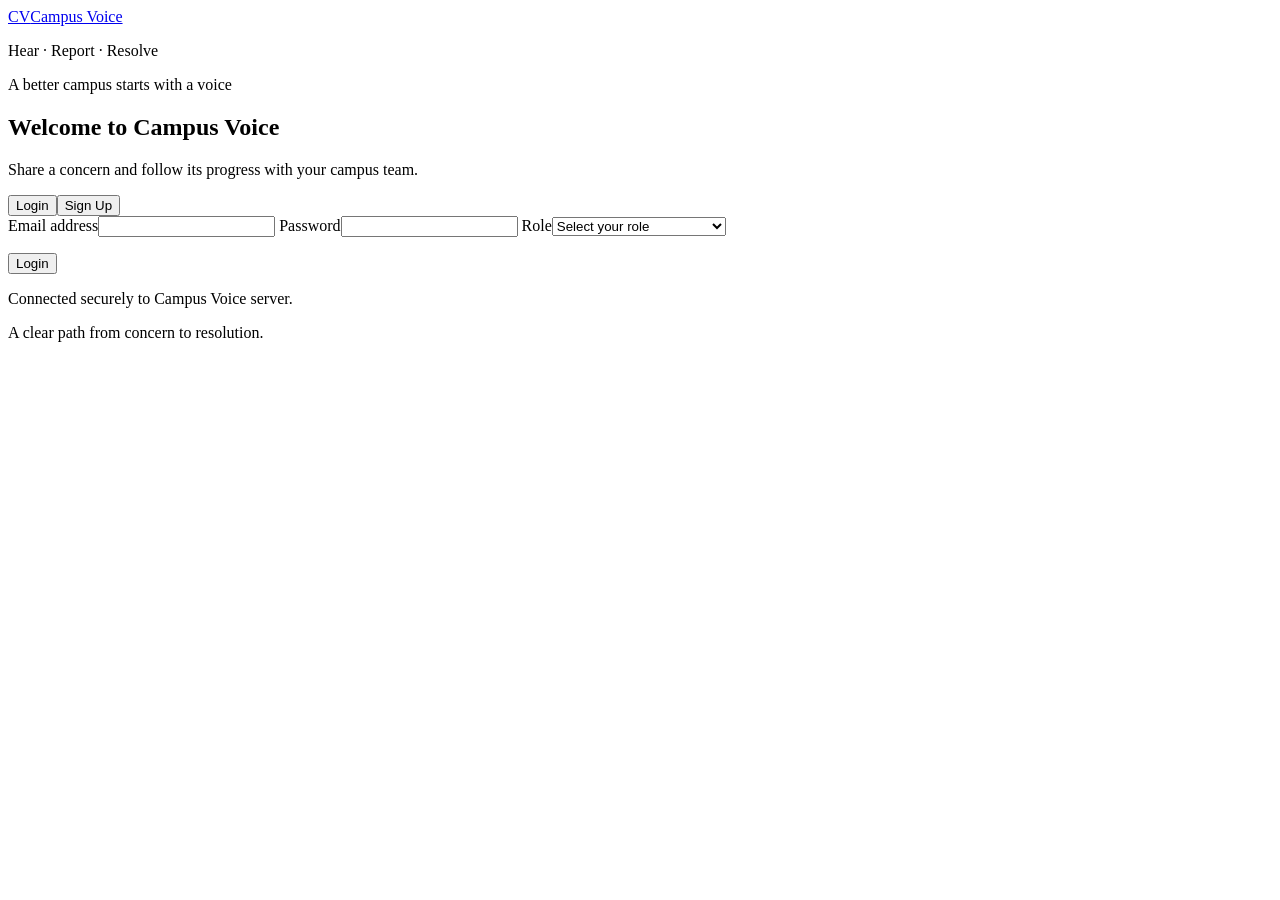
==== src/main/resources/static/index.html @ 53b5a466 "Initial commit: Campus Voice" ====
<!doctype html>
<html lang="en">
<head>
  <meta charset="utf-8">
  <meta name="viewport" content="width=device-width, initial-scale=1">
  <title>Campus Voice | Hear · Report · Resolve</title>
  <link rel="stylesheet" href="css/style.css">
  <script src="js/app.js" defer></script>
</head>
<body class="auth-page">
  <main class="auth-shell">
    <a class="brand auth-brand" href="index.html" aria-label="Campus Voice home"><span class="brand-mark">CV</span><span>Campus Voice</span></a>
    <p class="tagline">Hear · Report · Resolve</p>
    <section class="auth-card card">
      <div class="auth-heading"><p class="eyebrow">A better campus starts with a voice</p><h1>Welcome to Campus Voice</h1><p>Share a concern and follow its progress with your campus team.</p></div>
      <div class="tabs" role="tablist" aria-label="Account access"><button class="tab active" id="loginTab" role="tab" aria-selected="true" aria-controls="loginPanel">Login</button><button class="tab" id="signupTab" role="tab" aria-selected="false" aria-controls="signupPanel">Sign Up</button></div>
      <div id="loginPanel" role="tabpanel" aria-labelledby="loginTab">
        <form id="loginForm" novalidate>
          <label>Email address<input id="loginEmail" type="email" autocomplete="email" required></label>
          <label>Password<input id="loginPassword" type="password" autocomplete="current-password" required></label>
          <label>Role<select id="loginRole" required><option value="">Select your role</option><option>Student</option><option>Faculty</option><option>Department Administrator</option></select></label>
          <p class="form-error" id="loginError" role="alert" aria-live="polite"></p>
          <button class="button primary full" type="submit">Login</button>
        </form>
      </div>
      <div id="signupPanel" role="tabpanel" aria-labelledby="signupTab" hidden>
        <form id="signupForm" novalidate>
          <label>Full name<input id="signupName" type="text" autocomplete="name" required></label>
          <label>Email address<input id="signupEmail" type="email" autocomplete="email" required></label>
          <label>Password<input id="signupPassword" type="password" autocomplete="new-password" minlength="8" required><span class="field-hint">Use at least 8 characters.</span></label>
          <label>Confirm password<input id="confirmPassword" type="password" autocomplete="new-password" required></label>
          <label>Role<select id="signupRole" required><option value="">Select your role</option><option>Student</option><option>Faculty</option></select></label>
          <label id="signupDepartmentField" hidden>Department<select id="signupDepartment"><option value="">Select a department</option></select></label>
          <p class="form-error" id="signupError" role="alert" aria-live="polite"></p>
          <button class="button primary full" type="submit">Create account</button>
        </form>
      </div>
      <p class="privacy-note">Connected securely to Campus Voice server.</p>
    </section>
    <p class="auth-footer">A clear path from concern to resolution.</p>
  </main>
</body>
</html>
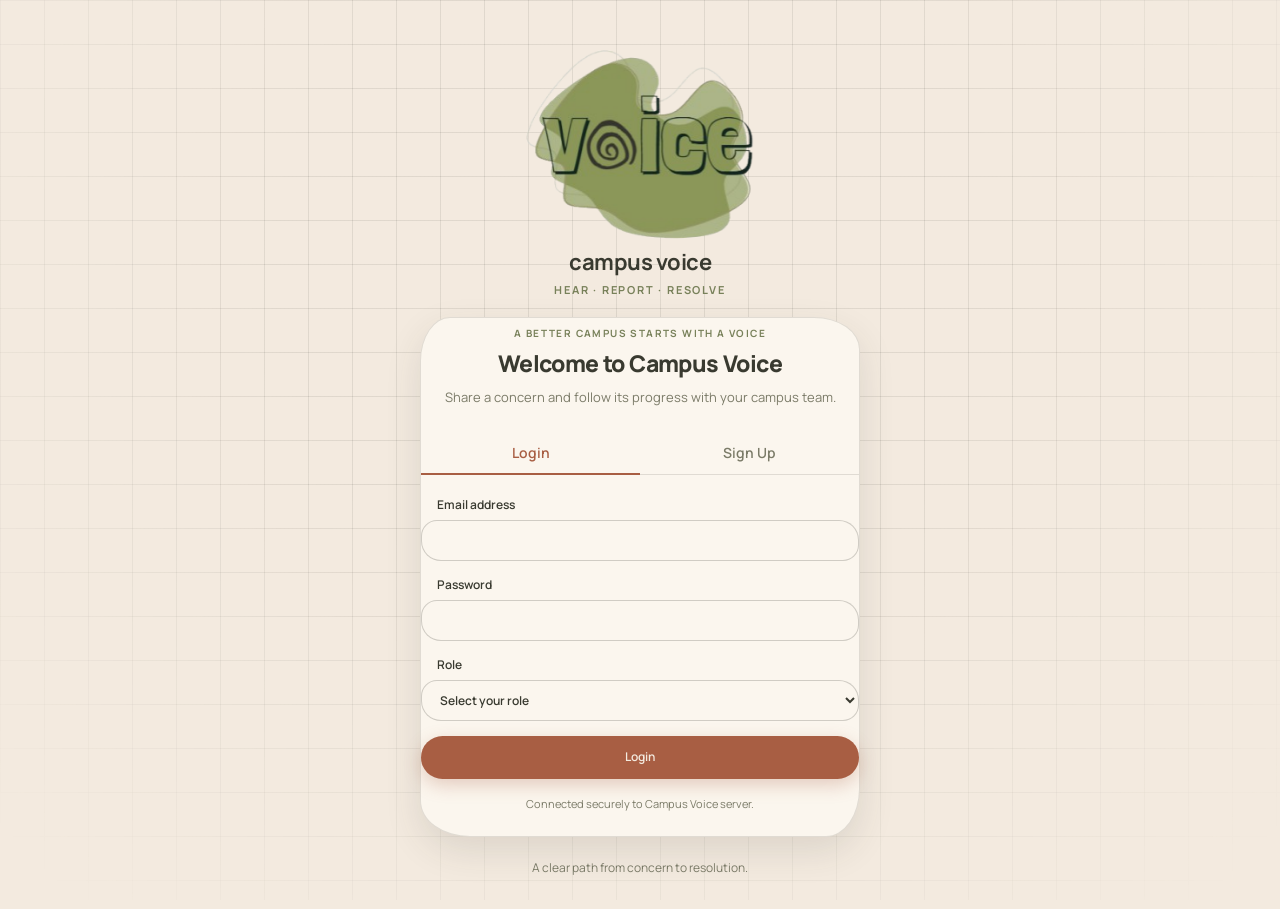
==== commit b7e1b7ec: "Update Chapter 5 implementation details" ====
--- a/src/main/resources/static/index.html
+++ b/src/main/resources/static/index.html
@@ -1,36 +1,64 @@
 <!doctype html>
 <html lang="en">
+
 <head>
   <meta charset="utf-8">
   <meta name="viewport" content="width=device-width, initial-scale=1">
   <title>Campus Voice | Hear · Report · Resolve</title>
+  <link rel="icon" type="image/png" href="favicon.png">
   <link rel="stylesheet" href="css/style.css">
   <script src="js/app.js" defer></script>
 </head>
+
 <body class="auth-page">
   <main class="auth-shell">
-    <a class="brand auth-brand" href="index.html" aria-label="Campus Voice home"><span class="brand-mark">CV</span><span>Campus Voice</span></a>
+    <a class="brand auth-brand" href="index.html" aria-label="Campus Voice home"><span class="brand-mark"><img
+          src="images/logo.png" alt="Campus Voice logo"></span><span>Campus Voice</span></a>
     <p class="tagline">Hear · Report · Resolve</p>
     <section class="auth-card card">
-      <div class="auth-heading"><p class="eyebrow">A better campus starts with a voice</p><h1>Welcome to Campus Voice</h1><p>Share a concern and follow its progress with your campus team.</p></div>
-      <div class="tabs" role="tablist" aria-label="Account access"><button class="tab active" id="loginTab" role="tab" aria-selected="true" aria-controls="loginPanel">Login</button><button class="tab" id="signupTab" role="tab" aria-selected="false" aria-controls="signupPanel">Sign Up</button></div>
+      <div class="auth-heading">
+        <p class="eyebrow">A better campus starts with a voice</p>
+        <h1>Welcome to Campus Voice</h1>
+        <p>Share a concern and follow its progress with your campus team.</p>
+      </div>
+      <div class="tabs" role="tablist" aria-label="Account access"><button class="tab active" id="loginTab" role="tab"
+          aria-selected="true" aria-controls="loginPanel">Login</button><button class="tab" id="signupTab" role="tab"
+          aria-selected="false" aria-controls="signupPanel">Sign Up</button></div>
       <div id="loginPanel" role="tabpanel" aria-labelledby="loginTab">
         <form id="loginForm" novalidate>
-          <label>Email address<input id="loginEmail" type="email" autocomplete="email" required></label>
-          <label>Password<input id="loginPassword" type="password" autocomplete="current-password" required></label>
-          <label>Role<select id="loginRole" required><option value="">Select your role</option><option>Student</option><option>Faculty</option><option>Department Administrator</option></select></label>
+          <label> &nbsp;&nbsp;&nbsp;&nbsp;&nbsp;&nbsp;&nbsp;&nbsp;Email address <input id="loginEmail" type="email"
+              autocomplete="email" required></label>
+          <label> &nbsp;&nbsp;&nbsp;&nbsp;&nbsp;&nbsp;&nbsp;&nbsp;Password<input id="loginPassword" type="password"
+              autocomplete="current-password" required></label>
+          <label> &nbsp;&nbsp;&nbsp;&nbsp;&nbsp;&nbsp;&nbsp;&nbsp;Role<select id="loginRole" required>
+              <option value="">Select your role</option>
+              <option>Student</option>
+              <option>Faculty</option>
+              <option>Department Administrator</option>
+            </select></label>
           <p class="form-error" id="loginError" role="alert" aria-live="polite"></p>
           <button class="button primary full" type="submit">Login</button>
         </form>
       </div>
       <div id="signupPanel" role="tabpanel" aria-labelledby="signupTab" hidden>
         <form id="signupForm" novalidate>
-          <label>Full name<input id="signupName" type="text" autocomplete="name" required></label>
-          <label>Email address<input id="signupEmail" type="email" autocomplete="email" required></label>
-          <label>Password<input id="signupPassword" type="password" autocomplete="new-password" minlength="8" required><span class="field-hint">Use at least 8 characters.</span></label>
-          <label>Confirm password<input id="confirmPassword" type="password" autocomplete="new-password" required></label>
-          <label>Role<select id="signupRole" required><option value="">Select your role</option><option>Student</option><option>Faculty</option></select></label>
-          <label id="signupDepartmentField" hidden>Department<select id="signupDepartment"><option value="">Select a department</option></select></label>
+          <label>&nbsp;&nbsp;&nbsp;&nbsp;&nbsp;&nbsp;&nbsp;&nbsp;Full name<input id="signupName" type="text"
+              autocomplete="name" required></label>
+          <label> &nbsp;&nbsp;&nbsp;&nbsp;&nbsp;&nbsp;&nbsp;&nbsp;Email address<input id="signupEmail" type="email"
+              autocomplete="email" required></label>
+          <label> &nbsp;&nbsp;&nbsp;&nbsp;&nbsp;&nbsp;&nbsp;&nbsp;Password<input id="signupPassword" type="password"
+              autocomplete="new-password" minlength="8" required><span class="field-hint">Use at least 8
+              characters.</span></label>
+          <label> &nbsp;&nbsp;&nbsp;&nbsp;&nbsp;&nbsp;&nbsp;&nbsp;Confirm password<input id="confirmPassword"
+              type="password" autocomplete="new-password" required></label>
+          <label> &nbsp;&nbsp;&nbsp;&nbsp;&nbsp;&nbsp;&nbsp;&nbsp;Role<select id="signupRole" required>
+              <option value="">Select your role</option>
+              <option>Student</option>
+              <option>Faculty</option>
+            </select></label>
+          <label id="signupDepartmentField" hidden>Department<select id="signupDepartment">
+              <option value="">Select a department</option>
+            </select></label>
           <p class="form-error" id="signupError" role="alert" aria-live="polite"></p>
           <button class="button primary full" type="submit">Create account</button>
         </form>
@@ -40,4 +68,5 @@
     <p class="auth-footer">A clear path from concern to resolution.</p>
   </main>
 </body>
+
 </html>
--- a/src/main/resources/static/css/style.css
+++ b/src/main/resources/static/css/style.css
@@ -0,0 +1,1240 @@
+@import url('https://fonts.googleapis.com/css2?family=Manrope:wght@400;500;600;700;800&display=swap');
+
+:root {
+  font-family: Manrope, "Nunito Sans", "Segoe UI", Arial, sans-serif;
+  color: var(--text);
+  background-color: var(--bg-page);
+  font-synthesis: none;
+  text-rendering: optimizeLegibility;
+
+  /* 1) PALETTE TOKENS */
+  --terracotta: #A85E43;
+  --terracotta-dark: #8A4A32;
+  --terracotta-soft: #D08B6E;
+  --olive: #78815A;
+  --olive-dark: #5E6644;
+  --cream: #F3EADF;
+  --cream-deep: #E8DCCB;
+  --charcoal: #393A30;
+  --charcoal-deep: #2A2B23;
+  --ink: #393A30;
+  --muted: #7B7B68;
+  --line: rgba(57, 58, 48, .14);
+  --white: #FBF6EE;
+  --shadow: 0 14px 36px rgba(57, 58, 48, .12);
+
+  /* Theme tokens (Light default) */
+  --text: #393A30;
+  --text-main: #393A30;
+  --text-muted: #7B7B68;
+  --text-accent: var(--terracotta);
+  --bg-page: var(--cream);
+  --bg-card: var(--white);
+  --bg-input: var(--white);
+  --input-bg: var(--white);
+  --header-bg: rgba(243, 234, 223, .85);
+  --border-line: var(--line);
+  --grid-line: rgba(57, 58, 48, .10);
+  --input-border: rgba(57, 58, 48, .22);
+  --input-placeholder: #8C8C7B;
+  --table-border: rgba(57, 58, 48, .10);
+  --table-text: #4A4B3E;
+  --table-head: #6D6E5D;
+  --table-id: var(--terracotta);
+  --icon-btn-bg: var(--white);
+  --icon-btn-border: var(--line);
+  --icon-btn-text: var(--charcoal);
+  --bar-track: var(--cream-deep);
+  --auth-dashed: rgba(168, 94, 67, .45);
+
+  /* Legacy variable mappings */
+  --blue: var(--terracotta);
+  --blue-dark: var(--terracotta-dark);
+  --sky: var(--terracotta-soft);
+}
+
+/* 6) DARK MODE VARIABLES */
+[data-theme="dark"] {
+  --cream: #F3EADF;
+  --cream-deep: #3A3B31;
+  --charcoal: #F3EADF;
+  --charcoal-deep: #20211A;
+  --ink: #F3EADF;
+  --muted: rgba(243, 234, 223, .65);
+  --line: rgba(243, 234, 223, .14);
+  --white: #32332A;
+  --shadow: 0 14px 36px rgba(0, 0, 0, .45);
+
+  --text: #F3EADF;
+  --text-main: #F3EADF;
+  --text-muted: rgba(243, 234, 223, .65);
+  --text-accent: var(--terracotta-soft);
+  --bg-page: #2A2B23;
+  --bg-card: #32332A;
+  --bg-input: #272820;
+  --input-bg: #272820;
+  --header-bg: rgba(42, 43, 35, .85);
+  --border-line: rgba(243, 234, 223, .14);
+  --grid-line: rgba(243, 234, 223, .07);
+  --blue: var(--terracotta-soft);
+  --sky: var(--terracotta-soft);
+  --input-border: rgba(243, 234, 223, .22);
+  --input-placeholder: rgba(243, 234, 223, .42);
+  --table-border: rgba(243, 234, 223, .12);
+  --table-text: rgba(243, 234, 223, .85);
+  --table-head: rgba(243, 234, 223, .65);
+  --table-id: var(--terracotta-soft);
+  --icon-btn-bg: #32332A;
+  --icon-btn-border: rgba(243, 234, 223, .18);
+  --icon-btn-text: #F3EADF;
+  --bar-track: rgba(243, 234, 223, .12);
+  --auth-dashed: rgba(208, 139, 110, .55);
+  --olive: #9AA07A;
+}
+
+@media (prefers-color-scheme: dark) {
+  :root:not([data-theme="light"]) {
+    --cream: #F3EADF;
+    --cream-deep: #3A3B31;
+    --charcoal: #F3EADF;
+    --charcoal-deep: #20211A;
+    --ink: #F3EADF;
+    --muted: rgba(243, 234, 223, .65);
+    --line: rgba(243, 234, 223, .14);
+    --white: #32332A;
+    --shadow: 0 14px 36px rgba(0, 0, 0, .45);
+
+    --text: #F3EADF;
+    --text-main: #F3EADF;
+    --text-muted: rgba(243, 234, 223, .65);
+    --text-accent: var(--terracotta-soft);
+    --bg-page: #2A2B23;
+    --bg-card: #32332A;
+    --bg-input: #272820;
+    --input-bg: #272820;
+    --header-bg: rgba(42, 43, 35, .85);
+    --border-line: rgba(243, 234, 223, .14);
+    --grid-line: rgba(243, 234, 223, .07);
+    --blue: var(--terracotta-soft);
+    --sky: var(--terracotta-soft);
+    --input-border: rgba(243, 234, 223, .22);
+    --input-placeholder: rgba(243, 234, 223, .42);
+    --table-border: rgba(243, 234, 223, .12);
+    --table-text: rgba(243, 234, 223, .85);
+    --table-head: rgba(243, 234, 223, .65);
+    --table-id: var(--terracotta-soft);
+    --icon-btn-bg: #32332A;
+    --icon-btn-border: rgba(243, 234, 223, .18);
+    --icon-btn-text: #F3EADF;
+    --bar-track: rgba(243, 234, 223, .12);
+    --auth-dashed: rgba(208, 139, 110, .55);
+    --olive: #9AA07A;
+  }
+}
+
+* { box-sizing: border-box; }
+
+/* 2) BACKGROUND GRID ON EVERY PAGE */
+body {
+  margin: 0;
+  min-width: 320px;
+  background-color: var(--bg-page);
+  background-image:
+    radial-gradient(ellipse at 12% 0%, rgba(120, 129, 90, .18), transparent 50%),
+    radial-gradient(ellipse at 90% 10%, rgba(168, 94, 67, .16), transparent 45%);
+  background-attachment: fixed;
+  color: var(--text);
+  font-size: 14px;
+  line-height: 1.5;
+}
+
+body::before {
+  content: "";
+  position: fixed;
+  inset: 0;
+  z-index: 0;
+  pointer-events: none;
+  background-image:
+    linear-gradient(var(--grid-line) 1px, transparent 1px),
+    linear-gradient(90deg, var(--grid-line) 1px, transparent 1px);
+  background-size: 44px 44px;
+  -webkit-mask-image: radial-gradient(ellipse at 50% 30%, #000 40%, transparent 95%);
+  mask-image: radial-gradient(ellipse at 50% 30%, #000 40%, transparent 95%);
+}
+
+button, input, select, textarea { font: inherit; }
+button { cursor: pointer; }
+a { color: inherit; text-decoration: none; }
+[hidden] { display: none !important; }
+
+/* CONTENT WRAPPERS - Sit above fixed grid */
+.auth-page {
+  min-height: 100vh;
+  background: transparent;
+}
+
+.auth-shell,
+.page-wrap,
+main {
+  position: relative;
+  z-index: 1;
+  background: transparent;
+}
+
+/* 4) BIGGER LOGO AND NO CUT-OFF ON LOGIN / SIGN UP */
+.auth-shell {
+  width: min(100% - 32px, 580px);
+  margin: 0 auto;
+  padding: 44px 0 32px;
+}
+
+.brand {
+  display: inline-flex;
+  align-items: center;
+  gap: 10px;
+  color: var(--text);
+  font-size: 18px;
+  font-weight: 800;
+  letter-spacing: -.5px;
+  text-transform: lowercase;
+}
+
+.brand-mark {
+  display: inline-flex;
+  align-items: center;
+  justify-content: center;
+}
+
+/* 2) CRISPER LOGO — no filter, no transform, sharp rendering */
+.brand-mark img {
+  display: block;
+  height: 100%;
+  width: auto;
+  max-width: none;
+  object-fit: contain;
+  image-rendering: auto;
+  filter: none;
+  transform: none;
+  backface-visibility: hidden;
+}
+
+.auth-brand {
+  display: flex;
+  flex-direction: column;
+  gap: 6px;
+  align-items: center;
+  justify-content: center;
+  color: var(--text);
+  font-size: 22px;
+  font-weight: 700;
+  letter-spacing: -.5px;
+  line-height: 1.1;
+  text-transform: lowercase;
+}
+
+.auth-brand .brand-mark {
+  width: auto;
+  height: 200px;
+  background: transparent;
+  padding: 0;
+  border-radius: 0;
+  filter: none;
+  opacity: 1;
+}
+
+.tagline {
+  margin: 8px 0 18px;
+  text-align: center;
+  color: var(--olive);
+  letter-spacing: 1.8px;
+  text-transform: uppercase;
+  font-size: 11px;
+  font-weight: 700;
+}
+
+/* 1) AUTH CARD — no visible container, form floats on the page background */
+.auth-card {
+  position: relative;
+  width: min(100% - 32px, 440px);
+  margin: 0 auto;
+  padding: 8px 0 24px;
+  border-radius: 0;
+  background: transparent;
+  border: none;
+  box-shadow: none;
+  backdrop-filter: none;
+  -webkit-backdrop-filter: none;
+  animation: none;
+}
+
+.auth-card::before,
+.auth-card::after {
+  content: none;
+  display: none;
+}
+
+/* General card style for student/admin pages */
+.card {
+  background: var(--bg-card);
+  border: 1px solid var(--border-line);
+  border-radius: 30px 46px 34px 50px / 44px 32px 48px 36px;
+  box-shadow: var(--shadow);
+}
+
+/* Legacy blob definitions — disabled (auth-card overridden above to transparent) */
+/* .auth-card blob, ::before, ::after, animations removed below */
+
+.auth-heading {
+  text-align: center;
+}
+
+.eyebrow {
+  margin: 0 0 5px;
+  color: var(--olive);
+  font-size: 10px;
+  font-weight: 700;
+  letter-spacing: 1.4px;
+  text-transform: uppercase;
+}
+
+h1, h2, h3, p { margin-top: 0; }
+
+.auth-heading h1 {
+  margin: 0;
+  color: var(--text);
+  font-size: 23px;
+  font-weight: 800;
+  letter-spacing: -.6px;
+}
+
+.auth-heading > p:last-child {
+  margin: 8px 0 23px;
+  color: var(--text-muted);
+  font-size: 13px;
+}
+
+.tabs {
+  display: grid;
+  grid-template-columns: 1fr 1fr;
+  margin-bottom: 21px;
+  border-bottom: 1px solid var(--border-line);
+}
+
+.tab {
+  position: relative;
+  padding: 11px 8px;
+  border: 0;
+  background: none;
+  color: var(--text-muted);
+  font-weight: 600;
+}
+
+.tab.active {
+  color: var(--terracotta);
+}
+
+.tab.active::after {
+  position: absolute;
+  right: 0;
+  bottom: -1px;
+  left: 0;
+  height: 2px;
+  background: var(--terracotta);
+  content: "";
+}
+
+label {
+  display: block;
+  margin-bottom: 15px;
+  color: var(--text);
+  font-size: 12px;
+  font-weight: 600;
+}
+
+input, select, textarea {
+  display: block;
+  width: 100%;
+  margin-top: 6px;
+  padding: 10px 14px;
+  color: var(--text);
+  border: 1px solid var(--input-border);
+  border-radius: 16px 20px 16px 20px;
+  outline: none;
+  background: var(--bg-input);
+  transition: border-color .15s, box-shadow .15s;
+}
+
+input, select {
+  min-height: 41px;
+}
+
+textarea {
+  min-height: 100px;
+  resize: vertical;
+}
+
+input:focus, select:focus, textarea:focus {
+  border-color: var(--terracotta);
+  box-shadow: 0 0 0 3px rgba(168, 94, 67, .22);
+}
+
+input::placeholder, textarea::placeholder {
+  color: var(--input-placeholder);
+  font-weight: 400;
+}
+
+/* 5) AUTOFILL COLOUR */
+input:-webkit-autofill,
+input:-webkit-autofill:focus,
+select:-webkit-autofill {
+  -webkit-box-shadow: 0 0 0 1000px var(--input-bg) inset !important;
+  -webkit-text-fill-color: var(--text) !important;
+  caret-color: var(--text);
+  transition: background-color 9999s ease-out 0s;
+}
+
+.field-hint {
+  display: block;
+  padding-top: 5px;
+  color: var(--text-muted);
+  font-size: 11px;
+  font-weight: 400;
+}
+
+/* BUTTONS */
+.button {
+  display: inline-flex;
+  align-items: center;
+  justify-content: center;
+  gap: 7px;
+  min-height: 39px;
+  padding: 9px 18px;
+  border: 1px solid transparent;
+  border-radius: 999px;
+  font-size: 12px;
+  font-weight: 600;
+  transition: background .15s, border-color .15s, transform .15s, box-shadow .15s;
+}
+
+.button:active {
+  transform: translateY(1px);
+}
+
+.button:disabled {
+  cursor: default;
+  opacity: .7;
+}
+
+.primary {
+  color: var(--cream);
+  background: var(--terracotta);
+  box-shadow: 0 6px 18px rgba(168, 94, 67, .28);
+}
+
+.primary:hover {
+  background: var(--terracotta-dark);
+  box-shadow: 0 8px 22px rgba(138, 74, 50, .36);
+}
+
+.full {
+  width: 100%;
+  min-height: 43px;
+}
+
+.button-light {
+  color: var(--text);
+  border: 1px solid var(--line);
+  background: var(--bg-card);
+  box-shadow: 0 2px 8px rgba(57, 58, 48, .06);
+}
+
+.button-light:hover {
+  background: var(--cream-deep);
+  border-color: var(--text-accent);
+}
+
+.button-outline {
+  color: var(--terracotta);
+  border-color: rgba(168, 94, 67, .32);
+  background: var(--bg-card);
+}
+
+.button-outline:hover {
+  background: var(--cream-deep);
+}
+
+.button-muted {
+  color: var(--text-muted);
+  border-color: var(--border-line);
+  background: var(--cream-deep);
+}
+
+.form-error {
+  min-height: 0;
+  margin: -3px 0 11px;
+  color: #A83838;
+  font-size: 12px;
+}
+
+.form-error:empty {
+  display: none;
+}
+
+.privacy-note {
+  margin: 17px 0 0;
+  text-align: center;
+  color: var(--text-muted);
+  font-size: 11px;
+}
+
+.auth-footer {
+  margin: 22px 0 0;
+  text-align: center;
+  color: var(--text-muted);
+  font-size: 12px;
+}
+
+/* 1) SITE HEADER - BLENDS INTO BACKGROUND */
+.site-header {
+  position: sticky;
+  top: 0;
+  z-index: 100;
+  color: var(--text);
+  background: var(--header-bg);
+  backdrop-filter: blur(8px);
+  -webkit-backdrop-filter: blur(8px);
+  border-bottom: 1px solid var(--line);
+  box-shadow: none;
+}
+
+.site-header .brand-mark {
+  background: transparent;
+  padding: 0;
+  border-radius: 0;
+  width: auto;
+  height: 56px;
+}
+
+.header-inner {
+  display: flex;
+  width: min(100% - 48px, 1400px);
+  min-height: 68px;
+  margin: auto;
+  align-items: center;
+  justify-content: space-between;
+  gap: 20px;
+}
+
+.header-user {
+  display: flex;
+  align-items: center;
+  gap: 14px;
+  color: var(--text);
+}
+
+.greeting {
+  font-weight: 600;
+  color: var(--text);
+}
+
+.role-badge {
+  padding: 5px 12px;
+  border: 1px solid var(--line);
+  border-radius: 999px;
+  color: var(--text);
+  background: rgba(120, 129, 90, .14);
+  font-size: 11px;
+  font-weight: 600;
+}
+
+.admin-welcome {
+  display: grid;
+  gap: 1px;
+  text-align: right;
+}
+
+.admin-welcome strong {
+  font-size: 12px;
+  color: var(--text);
+}
+
+.admin-welcome span {
+  color: var(--text-muted);
+  font-size: 10px;
+}
+
+.open-count {
+  display: grid;
+  padding: 5px 11px;
+  border-left: 1px solid var(--line);
+  line-height: 1.2;
+}
+
+.open-count strong {
+  font-size: 17px;
+  color: var(--text);
+}
+
+.open-count span {
+  color: var(--text-muted);
+  font-size: 9px;
+}
+
+/* PAGE WRAP */
+.page-wrap {
+  width: min(100% - 48px, 1400px);
+  margin: 0 auto;
+  padding: 34px 0 60px;
+}
+
+.page-intro {
+  display: flex;
+  margin-bottom: 22px;
+  align-items: end;
+  justify-content: space-between;
+}
+
+.page-intro h1 {
+  margin: 0 0 4px;
+  color: var(--text);
+  font-size: 25px;
+  font-weight: 800;
+  letter-spacing: -.6px;
+}
+
+.page-intro p:last-child {
+  margin: 0;
+  color: var(--text-muted);
+  font-size: 13px;
+}
+
+.student-layout {
+  display: grid;
+  grid-template-columns: minmax(300px, .77fr) minmax(0, 1.6fr);
+  align-items: start;
+  gap: 19px;
+}
+
+.form-card, .complaints-card, .admin-list-card {
+  padding: 26px;
+  border-radius: 30px 46px 34px 50px / 44px 32px 48px 36px;
+}
+
+.section-heading {
+  display: flex;
+  margin-bottom: 20px;
+  align-items: center;
+  justify-content: space-between;
+}
+
+.section-heading h2 {
+  margin: 0;
+  color: var(--text);
+  font-size: 18px;
+  font-weight: 700;
+  letter-spacing: -.3px;
+}
+
+.heading-icon {
+  display: grid;
+  width: 32px;
+  height: 32px;
+  place-items: center;
+  border-radius: 999px;
+  color: var(--olive-dark);
+  background: rgba(120, 129, 90, .14);
+  font-size: 11px;
+  font-weight: 700;
+}
+
+.form-row {
+  display: grid;
+  grid-template-columns: 1fr 1fr;
+  gap: 12px;
+}
+
+.count-pill {
+  min-width: 29px;
+  padding: 4px 11px;
+  border-radius: 999px;
+  color: var(--terracotta);
+  background: rgba(168, 94, 67, .14);
+  text-align: center;
+  font-size: 11px;
+  font-weight: 700;
+}
+
+.table-wrap {
+  width: 100%;
+  overflow-x: auto;
+  border-radius: 0;
+}
+
+table {
+  width: 100%;
+  border-collapse: collapse;
+  text-align: left;
+  white-space: nowrap;
+}
+
+th {
+  padding: 10px 9px;
+  color: var(--table-head);
+  border-bottom: 1px solid var(--border-line);
+  font-size: 10px;
+  font-weight: 700;
+  letter-spacing: .55px;
+  text-transform: uppercase;
+}
+
+td {
+  padding: 13px 9px;
+  border-bottom: 1px solid var(--table-border);
+  color: var(--table-text);
+  font-size: 12px;
+}
+
+tbody tr:last-child td {
+  border-bottom: 0;
+}
+
+.id-cell {
+  color: var(--table-id);
+  font-family: inherit;
+  font-size: 11px;
+  font-weight: 700;
+  letter-spacing: .2px;
+}
+
+.title-cell {
+  max-width: 190px;
+  overflow: hidden;
+  color: var(--text);
+  font-weight: 600;
+  text-overflow: ellipsis;
+}
+
+/* BADGES */
+.priority-badge, .status-badge {
+  display: inline-flex;
+  align-items: center;
+  padding: 4px 9px;
+  border-radius: 999px;
+  font-size: 9px;
+  font-weight: 700;
+  letter-spacing: .35px;
+  text-transform: uppercase;
+}
+
+.priority-low {
+  color: var(--olive);
+  background: rgba(120, 129, 90, .18);
+}
+
+.priority-medium {
+  color: #9A6A1A;
+  background: rgba(214, 170, 80, .22);
+}
+
+.priority-high {
+  color: var(--terracotta);
+  background: rgba(168, 94, 67, .18);
+}
+
+.priority-critical {
+  color: #9C2F2F;
+  background: rgba(176, 60, 60, .18);
+}
+
+.status-pending {
+  color: #8A7236;
+  background: rgba(214, 184, 100, .22);
+}
+
+.status-assigned {
+  color: var(--olive-dark);
+  background: rgba(120, 129, 90, .2);
+}
+
+.status-in-progress {
+  color: #7A5A7A;
+  background: rgba(140, 100, 140, .16);
+}
+
+.status-resolved {
+  color: #3F6B4A;
+  background: rgba(90, 140, 100, .2);
+}
+
+.status-rejected {
+  color: #8A4A4A;
+  background: rgba(168, 94, 67, .14);
+}
+
+.text-button {
+  padding: 3px 0;
+  color: var(--terracotta);
+  border: 0;
+  background: none;
+  font-size: 11px;
+  font-weight: 600;
+}
+
+.text-button:hover {
+  color: var(--terracotta-dark);
+  text-decoration: underline;
+}
+
+.empty-state {
+  padding: 50px 18px;
+  text-align: center;
+}
+
+.empty-icon {
+  display: grid;
+  width: 40px;
+  height: 40px;
+  margin: 0 auto 13px;
+  place-items: center;
+  border: 1.5px dashed var(--border-line);
+  border-radius: 50%;
+  color: var(--muted);
+  font-size: 20px;
+}
+
+.empty-state h3 {
+  margin: 0 0 5px;
+  color: var(--text);
+  font-size: 14px;
+}
+
+.empty-state p {
+  margin: 0;
+  color: var(--text-muted);
+  font-size: 12px;
+}
+
+.summary-grid {
+  display: grid;
+  grid-template-columns: 1fr 1fr;
+  gap: 16px;
+  margin-bottom: 19px;
+}
+
+.summary-card {
+  padding: 18px 20px;
+  border-radius: 30px 46px 34px 50px / 44px 32px 48px 36px;
+}
+
+.summary-title {
+  display: flex;
+  margin-bottom: 15px;
+  align-items: center;
+  justify-content: space-between;
+}
+
+.summary-title h2 {
+  margin: 0;
+  color: var(--text);
+  font-size: 14px;
+}
+
+.summary-title > span {
+  color: var(--text-muted);
+  font-size: 10px;
+}
+
+.bar-row {
+  margin-top: 10px;
+}
+
+.bar-row > div {
+  display: flex;
+  margin-bottom: 5px;
+  justify-content: space-between;
+  color: var(--text-muted);
+  font-size: 10px;
+}
+
+.bar-row strong {
+  color: var(--text);
+}
+
+.bar-track {
+  display: block;
+  height: 6px;
+  overflow: hidden;
+  border-radius: 999px;
+  background: var(--bar-track);
+}
+
+.bar-fill {
+  display: block;
+  height: 100%;
+  border-radius: inherit;
+  background: var(--terracotta);
+}
+
+.bar-light {
+  background: var(--olive);
+}
+
+.muted {
+  color: var(--text-muted);
+  font-size: 12px;
+}
+
+.summary-empty {
+  margin: 8px 0 0;
+}
+
+.admin-list-heading {
+  margin-bottom: 17px;
+}
+
+.filters {
+  display: grid;
+  grid-template-columns: minmax(230px, 1fr) 180px 180px;
+  gap: 12px;
+  padding-bottom: 17px;
+  border-bottom: 1px solid var(--border-line);
+}
+
+.filters label {
+  margin: 0;
+}
+
+.filters input, .filters select {
+  margin-top: 4px;
+}
+
+.complaint-list {
+  display: grid;
+  gap: 12px;
+  padding-top: 15px;
+}
+
+.complaint-card {
+  padding: 17px 20px 14px;
+  border: 1px solid var(--border-line);
+  border-radius: 22px 30px 24px 32px;
+  background: var(--bg-card);
+  box-shadow: 0 4px 16px rgba(57, 58, 48, .05);
+}
+
+.complaint-card-priority {
+  border-left: 4px solid var(--terracotta-soft);
+}
+
+.complaint-card:has(.priority-critical) {
+  border-left-color: #9C2F2F;
+}
+
+.complaint-card-top {
+  display: flex;
+  align-items: flex-start;
+  justify-content: space-between;
+  gap: 15px;
+}
+
+.card-id-row {
+  display: flex;
+  align-items: center;
+  gap: 7px;
+}
+
+.complaint-card h3 {
+  margin: 7px 0 0;
+  color: var(--text);
+  font-size: 14px;
+  font-weight: 700;
+}
+
+.card-date {
+  padding-top: 2px;
+  color: var(--text-muted);
+  font-size: 10px;
+  white-space: nowrap;
+}
+
+.complaint-preview {
+  display: -webkit-box;
+  margin: 9px 0 13px;
+  overflow: hidden;
+  color: var(--text-muted);
+  font-size: 12px;
+  line-height: 1.55;
+  -webkit-box-orient: vertical;
+  line-clamp: 2;
+  -webkit-line-clamp: 2;
+}
+
+.complaint-card-foot {
+  display: flex;
+  align-items: center;
+  justify-content: space-between;
+  gap: 14px;
+  padding-top: 11px;
+  border-top: 1px solid var(--border-line);
+}
+
+.card-facts, .card-actions {
+  display: flex;
+  align-items: center;
+  gap: 14px;
+}
+
+.card-facts {
+  color: var(--text-muted);
+  font-size: 10px;
+}
+
+.card-actions .button {
+  min-height: 32px;
+  padding: 6px 12px;
+  font-size: 10px;
+}
+
+/* MODALS */
+.modal {
+  width: min(100% - 30px, 590px);
+  max-height: min(85vh, 760px);
+  padding: 28px;
+  border: 1px solid var(--border-line);
+  border-radius: 36px 52px 40px 56px;
+  color: var(--text);
+  background: var(--bg-card);
+  box-shadow: 0 24px 65px rgba(42, 43, 35, .3);
+}
+
+.modal::backdrop {
+  background: rgba(42, 43, 35, .6);
+  backdrop-filter: blur(3px);
+}
+
+.modal-head {
+  display: flex;
+  margin-bottom: 20px;
+  align-items: flex-start;
+  justify-content: space-between;
+  gap: 15px;
+}
+
+.modal-head h2 {
+  margin: 0;
+  color: var(--text);
+  font-size: 20px;
+  font-weight: 700;
+}
+
+.icon-button {
+  display: grid;
+  width: 32px;
+  height: 32px;
+  flex: 0 0 32px;
+  place-items: center;
+  border: 1px solid var(--icon-btn-border);
+  border-radius: 999px;
+  color: var(--icon-btn-text);
+  background: var(--icon-btn-bg);
+  font-size: 20px;
+  line-height: 1;
+  transition: background .15s, border-color .15s;
+}
+
+.icon-button:hover {
+  background: var(--cream-deep);
+  border-color: var(--terracotta);
+}
+
+.detail-meta {
+  display: flex;
+  flex-wrap: wrap;
+  align-items: center;
+  gap: 9px;
+  margin-bottom: 18px;
+}
+
+.detail-grid {
+  display: grid;
+  grid-template-columns: 1fr 1fr;
+  gap: 13px 20px;
+  margin: 0 0 20px;
+  padding: 16px 18px;
+  border-radius: 20px 26px 22px 28px;
+  background: rgba(120, 129, 90, .14);
+}
+
+.detail-grid dt {
+  margin-bottom: 3px;
+  color: var(--text-muted);
+  font-size: 10px;
+}
+
+.detail-grid dd {
+  margin: 0;
+  color: var(--text);
+  font-size: 12px;
+  font-weight: 600;
+}
+
+.detail-description {
+  margin-bottom: 21px;
+}
+
+.detail-description h3, .timeline-heading {
+  margin: 0 0 7px;
+  color: var(--text);
+  font-size: 12px;
+  font-weight: 700;
+}
+
+.detail-description p {
+  margin: 0;
+  color: var(--text-muted);
+  font-size: 12px;
+  line-height: 1.7;
+  white-space: normal;
+  overflow-wrap: anywhere;
+}
+
+.timeline {
+  position: relative;
+  display: grid;
+  gap: 0;
+  margin: 14px 0 0 5px;
+  padding: 0 0 0 19px;
+  list-style: none;
+}
+
+.timeline::before {
+  position: absolute;
+  top: 8px;
+  bottom: 14px;
+  left: 4px;
+  width: 1px;
+  background: var(--border-line);
+  content: "";
+}
+
+.timeline li {
+  position: relative;
+  padding: 0 0 17px;
+}
+
+.timeline-dot {
+  position: absolute;
+  top: 4px;
+  left: -19px;
+  width: 9px;
+  height: 9px;
+  border: 2px solid var(--cream);
+  border-radius: 50%;
+  background: var(--terracotta);
+  box-shadow: 0 0 0 1px var(--terracotta-soft);
+}
+
+.timeline li > div > strong {
+  color: var(--text);
+  font-size: 11px;
+}
+
+.timeline li > div > strong span {
+  padding: 0 4px;
+  color: var(--text-muted);
+}
+
+.timeline time {
+  display: block;
+  margin-top: 3px;
+  color: var(--text-muted);
+  font-size: 10px;
+}
+
+.timeline li p {
+  margin: 5px 0 2px;
+  color: var(--text-muted);
+  font-size: 11px;
+  overflow-wrap: anywhere;
+}
+
+.timeline small {
+  color: var(--text-muted);
+  font-size: 10px;
+}
+
+.update-modal {
+  width: min(100% - 30px, 470px);
+  border-radius: 36px 52px 40px 56px;
+}
+
+.update-summary {
+  display: grid;
+  gap: 4px;
+  margin: -4px 0 17px;
+  padding: 12px 14px;
+  border-radius: 20px 26px 22px 28px;
+  background: rgba(120, 129, 90, .14);
+}
+
+.update-summary strong {
+  color: var(--text);
+  font-size: 12px;
+}
+
+.update-summary span {
+  color: var(--text-muted);
+  font-size: 11px;
+}
+
+/* RESPONSIVE BREAKPOINTS */
+@media (max-width: 1080px) {
+  .student-layout { grid-template-columns: 1fr; }
+  .filters { grid-template-columns: minmax(200px, 1fr) 155px 155px; }
+}
+
+@media (max-width: 700px) {
+  .header-inner, .page-wrap { width: min(100% - 28px, 1400px); }
+  .header-inner { min-height: 62px; }
+  .header-user { gap: 8px; }
+  .greeting { display: none; }
+  .brand { gap: 7px; font-size: 14px; }
+  .site-header .brand-mark { height: 44px; }
+  .auth-brand .brand-mark { height: 160px; }
+  .button-light { min-height: 33px; padding: 6px 12px; font-size: 10px; }
+  .role-badge { max-width: 112px; overflow: hidden; text-overflow: ellipsis; white-space: nowrap; font-size: 9px; }
+  .page-wrap { padding-top: 25px; }
+  .page-intro h1 { font-size: 21px; }
+  .form-card, .complaints-card, .admin-list-card { padding: 18px; }
+  .summary-grid { grid-template-columns: 1fr; gap: 10px; }
+  .filters { grid-template-columns: 1fr 1fr; }
+  .search-field { grid-column: 1 / -1; }
+  .admin-welcome { display: none; }
+  .open-count { padding-left: 8px; }
+  .complaint-card { padding: 14px; }
+  .card-facts { flex-wrap: wrap; gap: 4px 10px; }
+  .card-actions { gap: 8px; }
+}
+
+@media (max-width: 520px) {
+  .auth-card {
+    padding: 4px 0 20px;
+    border-radius: 0;
+    width: 100%;
+  }
+}
+
+@media (max-width: 440px) {
+  .auth-shell { padding-top: 30px; }
+  .auth-brand .brand-mark { height: 130px; }
+  .auth-heading h1 { font-size: 20px; }
+  .form-row { grid-template-columns: 1fr; gap: 0; }
+  .filters { grid-template-columns: 1fr; }
+  .search-field { grid-column: auto; }
+  .complaint-card-top { display: block; }
+  .card-date { display: block; margin-top: 6px; }
+  .complaint-card-foot { flex-direction: column; }
+  .card-actions { width: 100%; justify-content: space-between; }
+  .detail-grid { gap: 11px; padding: 12px; }
+  .modal { padding: 20px; }
+}
